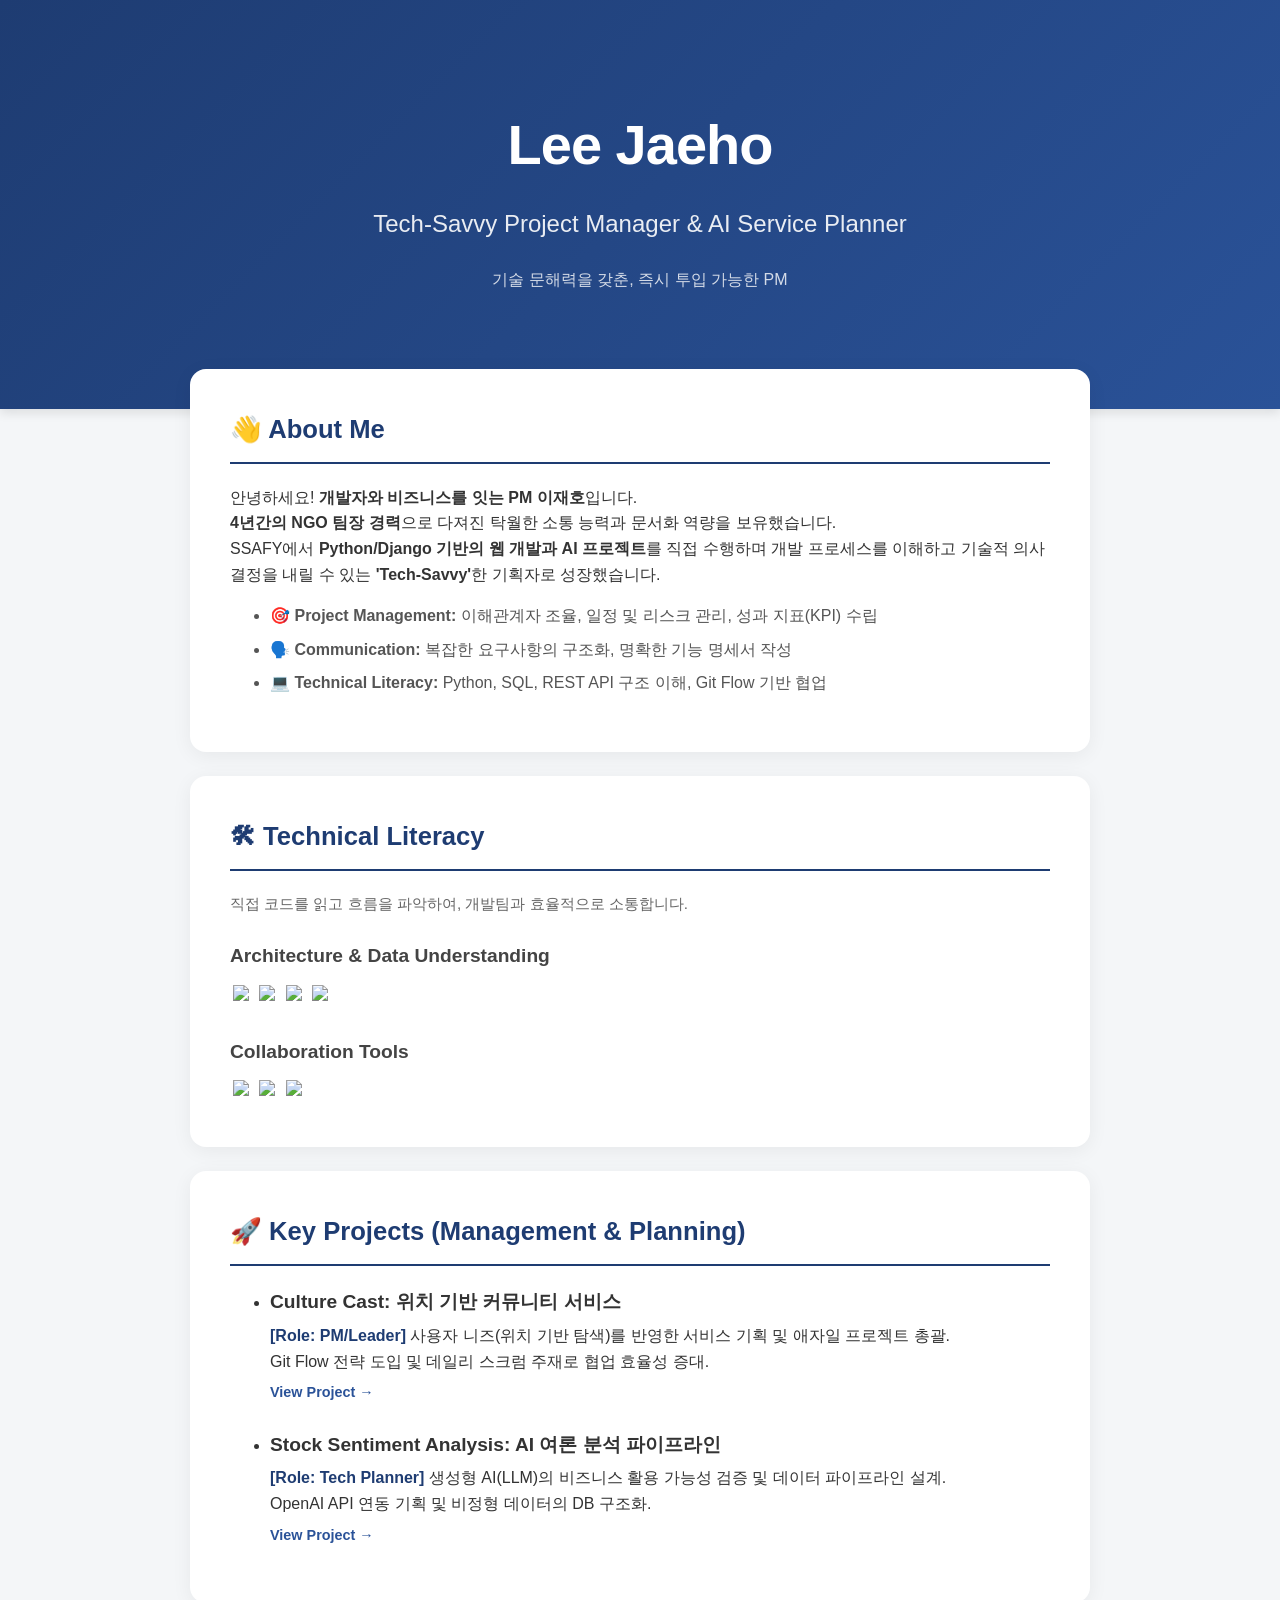
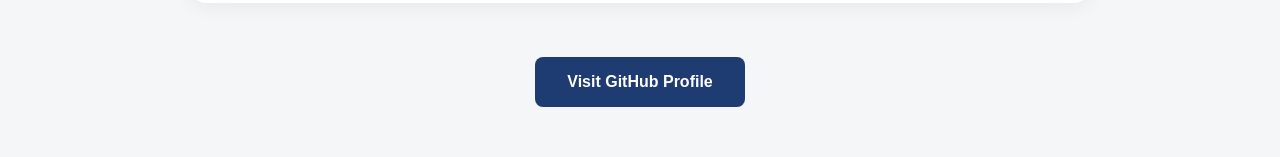
==== pm.html @ 158d3680 "Add PM portfolio HTML structure This file contains the complete HTML structure for Lee Jaeho's PM po" ====
<!DOCTYPE html>
<html lang="ko">
<head>
    <meta charset="UTF-8">
    <meta name="viewport" content="width=device-width, initial-scale=1.0">
    <title>Lee Jaeho's PM Portfolio</title>
    <style>
        /* 폰트 및 기본 스타일 설정 */
        body {
            font-family: 'Pretendard', 'Noto Sans KR', 'Segoe UI', Tahoma, Geneva, Verdana, sans-serif;
            margin: 0;
            padding: 0;
            background-color: #f4f6f8;
            color: #333;
            text-align: center;
            line-height: 1.6;
        }
        /* 헤더 디자인 (PM의 신뢰감을 주는 네이비/블루 톤) */
        .header {
            background: linear-gradient(135deg, #1e3c72 0%, #2a5298 100%);
            color: white;
            padding: 100px 20px;
            box-shadow: 0 4px 10px rgba(0,0,0,0.1);
        }
        .header h1 {
            font-size: 3.5rem;
            margin: 0;
            font-weight: 800;
            letter-spacing: -1px;
        }
        .header p {
            font-size: 1.5rem;
            opacity: 0.9;
            margin-top: 15px;
            font-weight: 500;
        }
        /* 메인 컨테이너 */
        .container {
            max-width: 900px;
            margin: -40px auto 40px;
            padding: 0 20px;
            position: relative;
        }
        /* 섹션 카드 디자인 */
        .section {
            background: white;
            border-radius: 16px;
            padding: 40px;
            margin-bottom: 24px;
            box-shadow: 0 4px 20px rgba(0,0,0,0.06);
            text-align: left;
            transition: transform 0.2s ease;
        }
        .section h2 {
            border-bottom: 2px solid #1e3c72;
            padding-bottom: 12px;
            color: #1e3c72;
            font-size: 1.6rem;
            margin-top: 0;
            font-weight: 700;
        }
        .section h3 {
            font-size: 1.2rem;
            color: #444;
            margin-top: 25px;
            margin-bottom: 10px;
        }
        /* 핵심 역량 리스트 */
        .skill-list li {
            margin-bottom: 8px;
            color: #555;
        }
        .highlight {
            font-weight: bold;
            color: #1e3c72;
        }
        /* 버튼 디자인 */
        .btn {
            display: inline-block;
            background-color: #1e3c72;
            color: white;
            padding: 12px 32px;
            text-decoration: none;
            border-radius: 8px;
            font-weight: bold;
            margin-top: 30px;
            transition: background 0.3s ease;
        }
        .btn:hover {
            background-color: #2a5298;
        }
        /* 프로젝트 링크 스타일 */
        .project-link {
            color: #2a5298;
            text-decoration: none;
            font-weight: bold;
            font-size: 0.9rem;
        }
        .project-link:hover {
            text-decoration: underline;
        }
        /* 배지 스타일 */
        .badges img {
            margin: 3px;
        }
    </style>
</head>
<body>

    <div class="header">
        <h1>Lee Jaeho</h1>
        <p>Tech-Savvy Project Manager & AI Service Planner</p>
        <p style="font-size: 1rem; opacity: 0.8; margin-top: 5px;">기술 문해력을 갖춘, 즉시 투입 가능한 PM</p>
    </div>

    <div class="container">
        
        <div class="section">
            <h2>👋 About Me</h2>
            <p>
                안녕하세요! <strong>개발자와 비즈니스를 잇는 PM 이재호</strong>입니다.<br>
                <strong>4년간의 NGO 팀장 경력</strong>으로 다져진 탁월한 소통 능력과 문서화 역량을 보유했습니다.<br>
                SSAFY에서 <strong>Python/Django 기반의 웹 개발과 AI 프로젝트</strong>를 직접 수행하며 
                개발 프로세스를 이해하고 기술적 의사결정을 내릴 수 있는 <strong>'Tech-Savvy'</strong>한 기획자로 성장했습니다.
            </p>
            <ul class="skill-list">
                <li>🎯 <strong>Project Management:</strong> 이해관계자 조율, 일정 및 리스크 관리, 성과 지표(KPI) 수립</li>
                <li>🗣️ <strong>Communication:</strong> 복잡한 요구사항의 구조화, 명확한 기능 명세서 작성</li>
                <li>💻 <strong>Technical Literacy:</strong> Python, SQL, REST API 구조 이해, Git Flow 기반 협업</li>
            </ul>
        </div>

        <div class="section">
            <h2>🛠 Technical Literacy</h2>
            <p style="font-size: 0.95rem; color: #666; margin-bottom: 15px;">
                직접 코드를 읽고 흐름을 파악하여, 개발팀과 효율적으로 소통합니다.
            </p>
            
            <div class="badges">
                <h3>Architecture & Data Understanding</h3>
                <img src="https://img.shields.io/badge/Python-3776AB?style=for-the-badge&logo=python&logoColor=white">
                <img src="https://img.shields.io/badge/Django-092E20?style=for-the-badge&logo=django&logoColor=white">
                <img src="https://img.shields.io/badge/SQL-4479A1?style=for-the-badge&logo=mysql&logoColor=white">
                <img src="https://img.shields.io/badge/OpenAI_API-412991?style=for-the-badge&logo=openai&logoColor=white">
                
                <h3>Collaboration Tools</h3>
                <img src="https://img.shields.io/badge/Git-F05032?style=for-the-badge&logo=git&logoColor=white">
                <img src="https://img.shields.io/badge/GitHub-181717?style=for-the-badge&logo=github&logoColor=white">
                <img src="https://img.shields.io/badge/Notion-000000?style=for-the-badge&logo=notion&logoColor=white">
            </div>
        </div>

        <div class="section">
            <h2>🚀 Key Projects (Management & Planning)</h2>
            <ul>
                <li style="margin-bottom: 25px;">
                    <strong style="font-size: 1.2rem;">Culture Cast: 위치 기반 커뮤니티 서비스</strong>
                    <p style="margin: 5px 0;">
                        <span class="highlight">[Role: PM/Leader]</span> 사용자 니즈(위치 기반 탐색)를 반영한 서비스 기획 및 애자일 프로젝트 총괄.<br>
                        Git Flow 전략 도입 및 데일리 스크럼 주재로 협업 효율성 증대.
                    </p>
                    <a href="https://github.com/Ficstory/Culture-Cast-Service" target="_blank" class="project-link">View Project &rarr;</a>
                </li>
                <li>
                    <strong style="font-size: 1.2rem;">Stock Sentiment Analysis: AI 여론 분석 파이프라인</strong>
                    <p style="margin: 5px 0;">
                        <span class="highlight">[Role: Tech Planner]</span> 생성형 AI(LLM)의 비즈니스 활용 가능성 검증 및 데이터 파이프라인 설계.<br>
                        OpenAI API 연동 기획 및 비정형 데이터의 DB 구조화.
                    </p>
                    <a href="https://github.com/Ficstory/AI-Practice-Lab/tree/master/Stock-Sentiment-Crawling" target="_blank" class="project-link">View Project &rarr;</a>
                </li>
            </ul>
        </div>

        <div style="text-align: center; margin-bottom: 50px;">
            <a href="https://github.com/Ficstory" class="btn">Visit GitHub Profile</a>
        </div>

    </div>

</body>
</html>
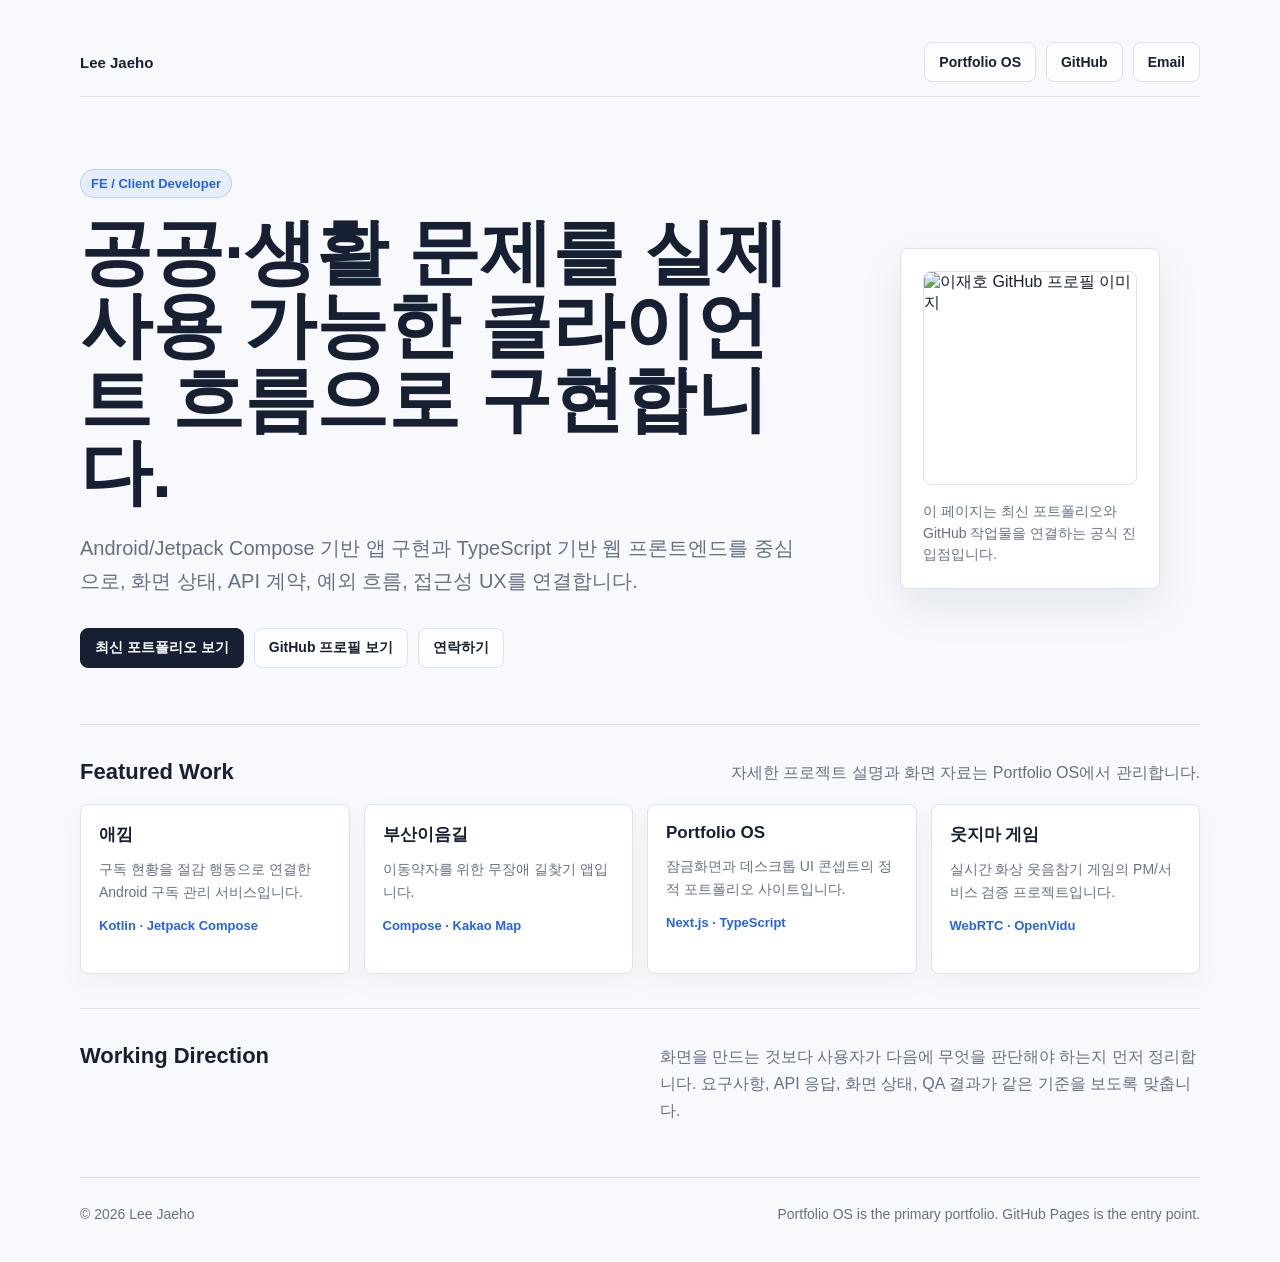
==== commit dbaae3dc: "Convert GitHub Pages to portfolio entry point" ====
--- a/pm.html
+++ b/pm.html
@@ -3,180 +3,58 @@
 <head>
     <meta charset="UTF-8">
     <meta name="viewport" content="width=device-width, initial-scale=1.0">
-    <title>Lee Jaeho's PM Portfolio</title>
+    <meta http-equiv="refresh" content="0; url=./">
+    <title>이재호 포트폴리오로 이동 중</title>
     <style>
-        /* 폰트 및 기본 스타일 설정 */
         body {
-            font-family: 'Pretendard', 'Noto Sans KR', 'Segoe UI', Tahoma, Geneva, Verdana, sans-serif;
+            display: grid;
+            min-height: 100vh;
             margin: 0;
-            padding: 0;
-            background-color: #f4f6f8;
-            color: #333;
+            place-items: center;
+            font-family: "Pretendard", "Noto Sans KR", "Segoe UI", Arial, sans-serif;
+            background: #f7f9fc;
+            color: #172033;
+        }
+
+        main {
+            width: min(520px, calc(100% - 40px));
+            padding: 32px;
+            border: 1px solid #dbe3ef;
+            border-radius: 8px;
+            background: #ffffff;
             text-align: center;
-            line-height: 1.6;
         }
-        /* 헤더 디자인 (PM의 신뢰감을 주는 네이비/블루 톤) */
-        .header {
-            background: linear-gradient(135deg, #1e3c72 0%, #2a5298 100%);
-            color: white;
-            padding: 100px 20px;
-            box-shadow: 0 4px 10px rgba(0,0,0,0.1);
+
+        h1 {
+            margin: 0 0 12px;
+            font-size: 24px;
         }
-        .header h1 {
-            font-size: 3.5rem;
-            margin: 0;
-            font-weight: 800;
-            letter-spacing: -1px;
+
+        p {
+            margin: 0 0 20px;
+            color: #667085;
+            line-height: 1.7;
         }
-        .header p {
-            font-size: 1.5rem;
-            opacity: 0.9;
-            margin-top: 15px;
-            font-weight: 500;
-        }
-        /* 메인 컨테이너 */
-        .container {
-            max-width: 900px;
-            margin: -40px auto 40px;
-            padding: 0 20px;
-            position: relative;
-        }
-        /* 섹션 카드 디자인 */
-        .section {
-            background: white;
-            border-radius: 16px;
-            padding: 40px;
-            margin-bottom: 24px;
-            box-shadow: 0 4px 20px rgba(0,0,0,0.06);
-            text-align: left;
-            transition: transform 0.2s ease;
-        }
-        .section h2 {
-            border-bottom: 2px solid #1e3c72;
-            padding-bottom: 12px;
-            color: #1e3c72;
-            font-size: 1.6rem;
-            margin-top: 0;
+
+        a {
+            display: inline-flex;
+            align-items: center;
+            justify-content: center;
+            min-height: 42px;
+            padding: 0 16px;
+            border-radius: 8px;
+            background: #172033;
+            color: #ffffff;
+            text-decoration: none;
             font-weight: 700;
-        }
-        .section h3 {
-            font-size: 1.2rem;
-            color: #444;
-            margin-top: 25px;
-            margin-bottom: 10px;
-        }
-        /* 핵심 역량 리스트 */
-        .skill-list li {
-            margin-bottom: 8px;
-            color: #555;
-        }
-        .highlight {
-            font-weight: bold;
-            color: #1e3c72;
-        }
-        /* 버튼 디자인 */
-        .btn {
-            display: inline-block;
-            background-color: #1e3c72;
-            color: white;
-            padding: 12px 32px;
-            text-decoration: none;
-            border-radius: 8px;
-            font-weight: bold;
-            margin-top: 30px;
-            transition: background 0.3s ease;
-        }
-        .btn:hover {
-            background-color: #2a5298;
-        }
-        /* 프로젝트 링크 스타일 */
-        .project-link {
-            color: #2a5298;
-            text-decoration: none;
-            font-weight: bold;
-            font-size: 0.9rem;
-        }
-        .project-link:hover {
-            text-decoration: underline;
-        }
-        /* 배지 스타일 */
-        .badges img {
-            margin: 3px;
         }
     </style>
 </head>
 <body>
-
-    <div class="header">
-        <h1>Lee Jaeho</h1>
-        <p>Tech-Savvy Project Manager & AI Service Planner</p>
-        <p style="font-size: 1rem; opacity: 0.8; margin-top: 5px;">기술 문해력을 갖춘, 즉시 투입 가능한 PM</p>
-    </div>
-
-    <div class="container">
-        
-        <div class="section">
-            <h2>👋 About Me</h2>
-            <p>
-                안녕하세요! <strong>개발자와 비즈니스를 잇는 PM 이재호</strong>입니다.<br>
-                <strong>4년간의 NGO 팀장 경력</strong>으로 다져진 탁월한 소통 능력과 문서화 역량을 보유했습니다.<br>
-                SSAFY에서 <strong>Python/Django 기반의 웹 개발과 AI 프로젝트</strong>를 직접 수행하며 
-                개발 프로세스를 이해하고 기술적 의사결정을 내릴 수 있는 <strong>'Tech-Savvy'</strong>한 기획자로 성장했습니다.
-            </p>
-            <ul class="skill-list">
-                <li>🎯 <strong>Project Management:</strong> 이해관계자 조율, 일정 및 리스크 관리, 성과 지표(KPI) 수립</li>
-                <li>🗣️ <strong>Communication:</strong> 복잡한 요구사항의 구조화, 명확한 기능 명세서 작성</li>
-                <li>💻 <strong>Technical Literacy:</strong> Python, SQL, REST API 구조 이해, Git Flow 기반 협업</li>
-            </ul>
-        </div>
-
-        <div class="section">
-            <h2>🛠 Technical Literacy</h2>
-            <p style="font-size: 0.95rem; color: #666; margin-bottom: 15px;">
-                직접 코드를 읽고 흐름을 파악하여, 개발팀과 효율적으로 소통합니다.
-            </p>
-            
-            <div class="badges">
-                <h3>Architecture & Data Understanding</h3>
-                <img src="https://img.shields.io/badge/Python-3776AB?style=for-the-badge&logo=python&logoColor=white">
-                <img src="https://img.shields.io/badge/Django-092E20?style=for-the-badge&logo=django&logoColor=white">
-                <img src="https://img.shields.io/badge/SQL-4479A1?style=for-the-badge&logo=mysql&logoColor=white">
-                <img src="https://img.shields.io/badge/OpenAI_API-412991?style=for-the-badge&logo=openai&logoColor=white">
-                
-                <h3>Collaboration Tools</h3>
-                <img src="https://img.shields.io/badge/Git-F05032?style=for-the-badge&logo=git&logoColor=white">
-                <img src="https://img.shields.io/badge/GitHub-181717?style=for-the-badge&logo=github&logoColor=white">
-                <img src="https://img.shields.io/badge/Notion-000000?style=for-the-badge&logo=notion&logoColor=white">
-            </div>
-        </div>
-
-        <div class="section">
-            <h2>🚀 Key Projects (Management & Planning)</h2>
-            <ul>
-                <li style="margin-bottom: 25px;">
-                    <strong style="font-size: 1.2rem;">Culture Cast: 위치 기반 커뮤니티 서비스</strong>
-                    <p style="margin: 5px 0;">
-                        <span class="highlight">[Role: PM/Leader]</span> 사용자 니즈(위치 기반 탐색)를 반영한 서비스 기획 및 애자일 프로젝트 총괄.<br>
-                        Git Flow 전략 도입 및 데일리 스크럼 주재로 협업 효율성 증대.
-                    </p>
-                    <a href="https://github.com/Ficstory/Culture-Cast-Service" target="_blank" class="project-link">View Project &rarr;</a>
-                </li>
-                <li>
-                    <strong style="font-size: 1.2rem;">Stock Sentiment Analysis: AI 여론 분석 파이프라인</strong>
-                    <p style="margin: 5px 0;">
-                        <span class="highlight">[Role: Tech Planner]</span> 생성형 AI(LLM)의 비즈니스 활용 가능성 검증 및 데이터 파이프라인 설계.<br>
-                        OpenAI API 연동 기획 및 비정형 데이터의 DB 구조화.
-                    </p>
-                    <a href="https://github.com/Ficstory/AI-Practice-Lab/tree/master/Stock-Sentiment-Crawling" target="_blank" class="project-link">View Project &rarr;</a>
-                </li>
-            </ul>
-        </div>
-
-        <div style="text-align: center; margin-bottom: 50px;">
-            <a href="https://github.com/Ficstory" class="btn">Visit GitHub Profile</a>
-        </div>
-
-    </div>
-
+    <main>
+        <h1>최신 포트폴리오로 이동합니다.</h1>
+        <p>PM 전용 페이지는 최신 FE/Client 포트폴리오 진입점으로 통합했습니다.</p>
+        <a href="./">바로 이동하기</a>
+    </main>
 </body>
 </html>
